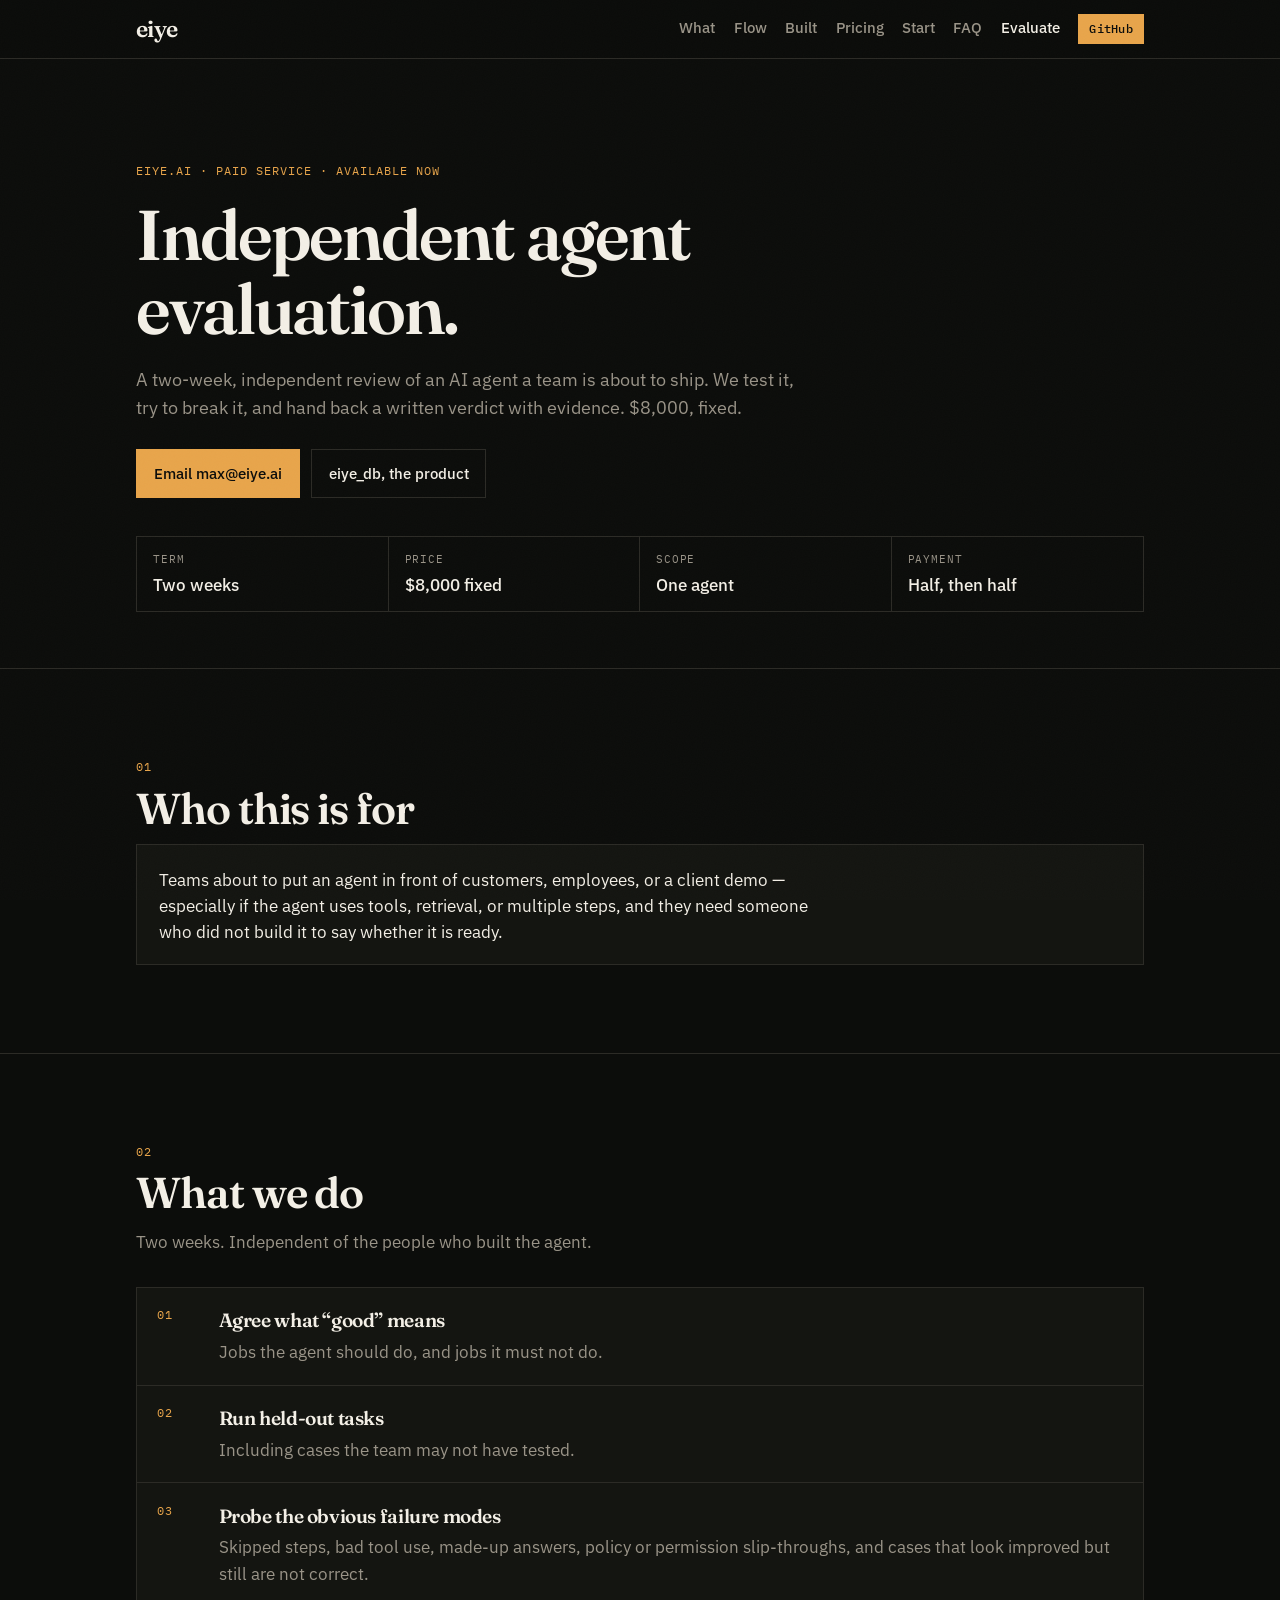
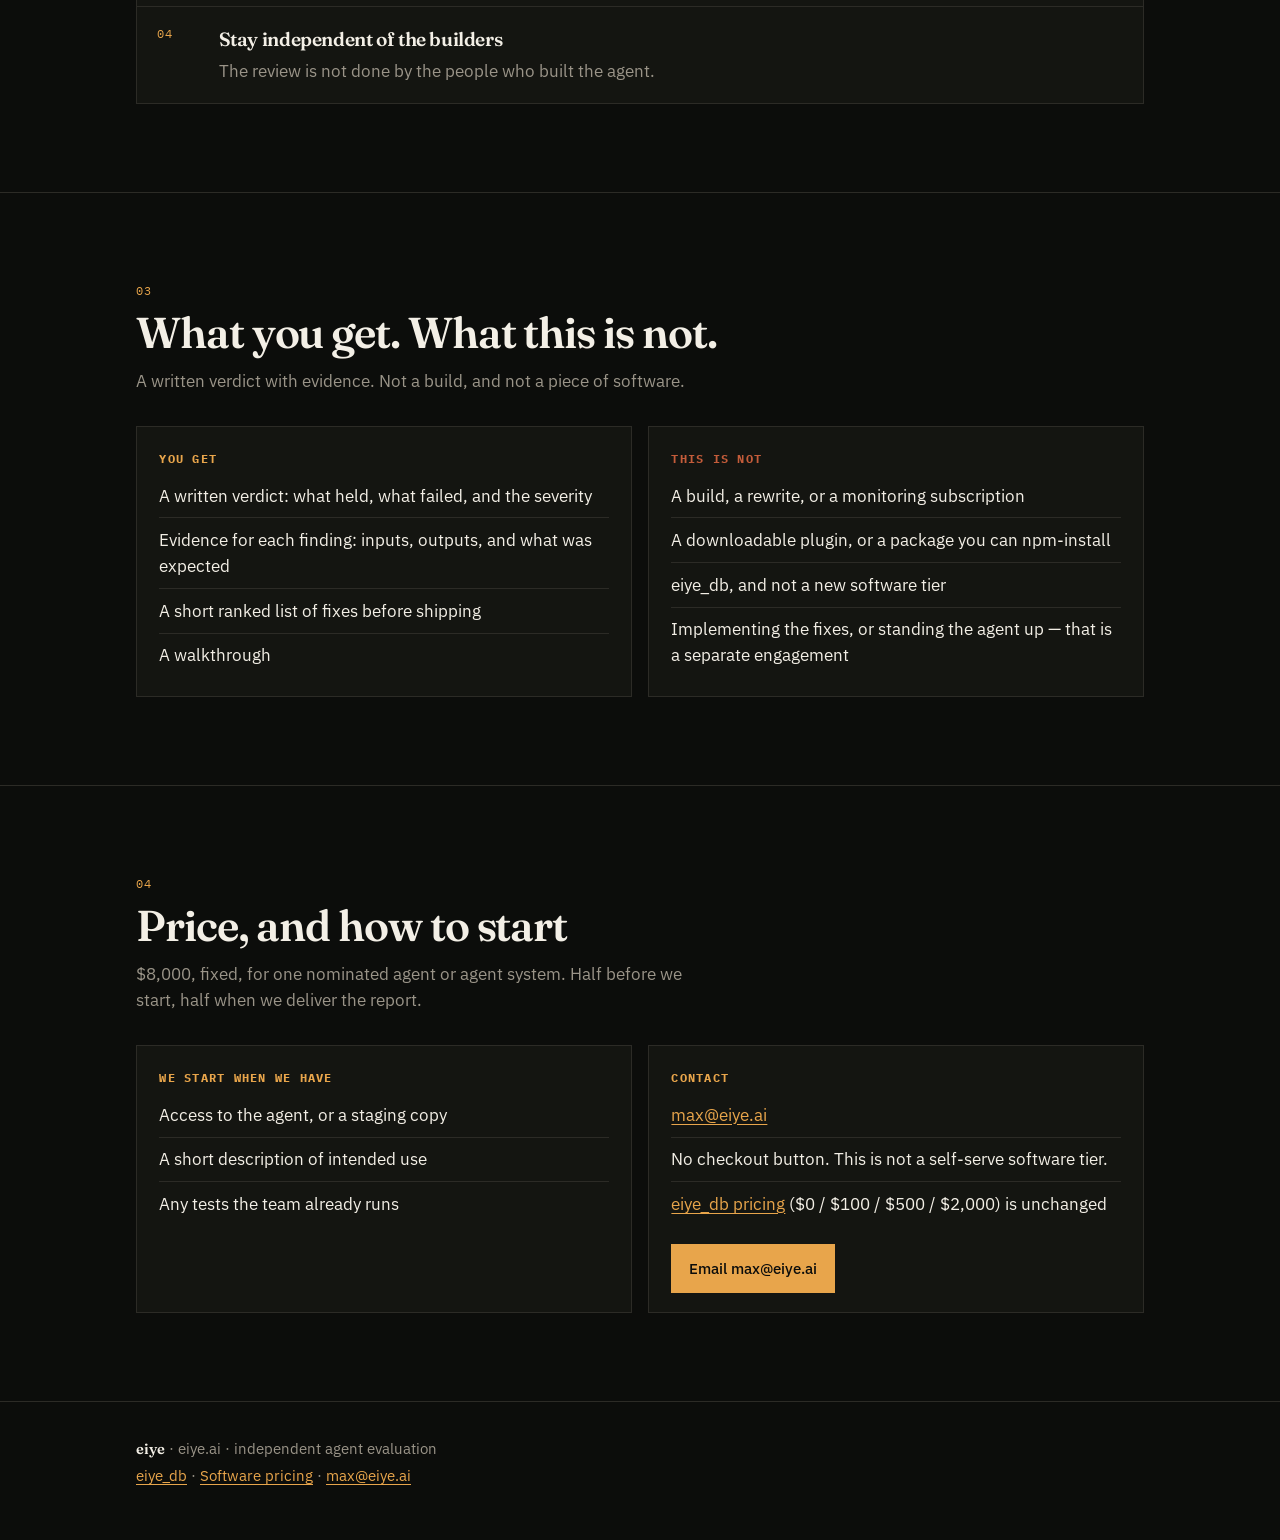
==== docs/evaluation/index.html @ 1fc8d462 "Add the independent agent evaluation offer to the public site Keep the eiye_db page as the product f" ====
<!DOCTYPE html>
<html lang="en">
<head>
  <meta charset="utf-8">
  <meta name="viewport" content="width=device-width, initial-scale=1">
  <title>Independent agent evaluation — eiye</title>
  <meta name="description" content="A two-week, independent review of an AI agent a team is about to ship. Written verdict with evidence. $8,000, fixed. Email max@eiye.ai.">
  <link rel="preconnect" href="https://fonts.googleapis.com">
  <link rel="preconnect" href="https://fonts.gstatic.com" crossorigin>
  <link href="https://fonts.googleapis.com/css2?family=Fraunces:opsz,wght@9..144,500;9..144,600;9..144,700&family=IBM+Plex+Mono:wght@400;500&family=IBM+Plex+Sans:ital,wght@0,400;0,500;0,600;1,400&display=swap" rel="stylesheet">
  <link rel="stylesheet" href="../styles.css">
</head>
<body>
  <a class="skip" href="#main">Skip to content</a>

  <header class="site-header">
    <div class="wrap header-inner">
      <a class="mark" href="../index.html">eiye</a>
      <button class="nav-toggle" type="button" aria-expanded="false" aria-controls="site-nav" aria-label="Open menu">
        <span></span><span></span>
      </button>
      <nav id="site-nav" class="nav" aria-label="Primary">
        <a href="../index.html#what">What</a>
        <a href="../index.html#flow">Flow</a>
        <a href="../index.html#built">Built</a>
        <a href="../index.html#pricing">Pricing</a>
        <a href="../index.html#start">Start</a>
        <a href="../index.html#faq">FAQ</a>
        <a href="./" aria-current="page">Evaluate</a>
        <a class="nav-github" href="https://github.com/eiye-ai/eiye-db">GitHub</a>
      </nav>
    </div>
  </header>

  <main id="main">
    <section class="hero" id="top">
      <div class="wrap">
        <p class="kicker">eiye.ai · paid service · available now</p>
        <h1>Independent agent evaluation.</h1>
        <p class="lede">A two-week, independent review of an AI agent a team is about to ship. We test it, try to break it, and hand back a written verdict with evidence. $8,000, fixed.</p>
        <div class="cta-row">
          <a class="btn btn-primary" data-mailto="evaluation" href="mailto:max@eiye.ai?subject=Independent%20agent%20evaluation">Email max@eiye.ai</a>
          <a class="btn btn-ghost" href="../index.html">eiye_db, the product</a>
        </div>
        <dl class="spec-strip" aria-label="Engagement facts">
          <div><dt>Term</dt><dd>Two weeks</dd></div>
          <div><dt>Price</dt><dd>$8,000 fixed</dd></div>
          <div><dt>Scope</dt><dd>One agent</dd></div>
          <div><dt>Payment</dt><dd>Half, then half</dd></div>
        </dl>
      </div>
    </section>

    <section class="section" id="who">
      <div class="wrap">
        <p class="section-n">01</p>
        <h2>Who this is for</h2>
        <article class="panel">
          <p class="prose">Teams about to put an agent in front of customers, employees, or a client demo — especially if the agent uses tools, retrieval, or multiple steps, and they need someone who did not build it to say whether it is ready.</p>
        </article>
      </div>
    </section>

    <section class="section" id="work">
      <div class="wrap">
        <p class="section-n">02</p>
        <h2>What we do</h2>
        <p class="section-lead">Two weeks. Independent of the people who built the agent.</p>
        <ol class="steps">
          <li>
            <span class="flow-n">01</span>
            <div>
              <strong>Agree what “good” means</strong>
              <p>Jobs the agent should do, and jobs it must not do.</p>
            </div>
          </li>
          <li>
            <span class="flow-n">02</span>
            <div>
              <strong>Run held-out tasks</strong>
              <p>Including cases the team may not have tested.</p>
            </div>
          </li>
          <li>
            <span class="flow-n">03</span>
            <div>
              <strong>Probe the obvious failure modes</strong>
              <p>Skipped steps, bad tool use, made-up answers, policy or permission slip-throughs, and cases that look improved but still are not correct.</p>
            </div>
          </li>
          <li>
            <span class="flow-n">04</span>
            <div>
              <strong>Stay independent of the builders</strong>
              <p>The review is not done by the people who built the agent.</p>
            </div>
          </li>
        </ol>
      </div>
    </section>

    <section class="section" id="deliver">
      <div class="wrap">
        <p class="section-n">03</p>
        <h2>What you get. What this is not.</h2>
        <p class="section-lead">A written verdict with evidence. Not a build, and not a piece of software.</p>
        <div class="split">
          <article class="panel">
            <h3>You get</h3>
            <ul>
              <li>A written verdict: what held, what failed, and the severity</li>
              <li>Evidence for each finding: inputs, outputs, and what was expected</li>
              <li>A short ranked list of fixes before shipping</li>
              <li>A walkthrough</li>
            </ul>
          </article>
          <article class="panel is-not">
            <h3>This is not</h3>
            <ul>
              <li>A build, a rewrite, or a monitoring subscription</li>
              <li>A downloadable plugin, or a package you can npm-install</li>
              <li>eiye_db, and not a new software tier</li>
              <li>Implementing the fixes, or standing the agent up — that is a separate engagement</li>
            </ul>
          </article>
        </div>
      </div>
    </section>

    <section class="section" id="price">
      <div class="wrap">
        <p class="section-n">04</p>
        <h2>Price, and how to start</h2>
        <p class="section-lead">$8,000, fixed, for one nominated agent or agent system. Half before we start, half when we deliver the report.</p>
        <div class="split">
          <article class="panel">
            <h3>We start when we have</h3>
            <ul>
              <li>Access to the agent, or a staging copy</li>
              <li>A short description of intended use</li>
              <li>Any tests the team already runs</li>
            </ul>
          </article>
          <article class="panel">
            <h3>Contact</h3>
            <ul>
              <li><a data-mailto="evaluation" href="mailto:max@eiye.ai?subject=Independent%20agent%20evaluation">max@eiye.ai</a></li>
              <li>No checkout button. This is not a self-serve software tier.</li>
              <li><a href="../index.html#pricing">eiye_db pricing</a> ($0 / $100 / $500 / $2,000) is unchanged</li>
            </ul>
            <div class="cta-row">
              <a class="btn btn-primary" data-mailto="evaluation" href="mailto:max@eiye.ai?subject=Independent%20agent%20evaluation">Email max@eiye.ai</a>
            </div>
          </article>
        </div>
      </div>
    </section>
  </main>

  <footer class="site-footer">
    <div class="wrap footer-inner">
      <p><strong>eiye</strong> · eiye.ai · independent agent evaluation</p>
      <p>
        <a href="../index.html">eiye_db</a>
        · <a href="../index.html#pricing">Software pricing</a>
        · <a data-mailto="evaluation" href="mailto:max@eiye.ai?subject=Independent%20agent%20evaluation">max@eiye.ai</a>
      </p>
    </div>
  </footer>

  <script src="../site.js"></script>
</body>
</html>
---- docs/styles.css ----
/* eiye — dark ink, one amber accent, editorial type */
:root {
  --bg: #0c0d0b;
  --bg-2: #141511;
  --ink: #f3efe6;
  --muted: #9a9488;
  --line: #2c2b26;
  --amber: #e8a54b;
  --amber-dim: #b57d2e;
  --danger: #c45c3a;
  --mono: "IBM Plex Mono", ui-monospace, monospace;
  --sans: "IBM Plex Sans", system-ui, sans-serif;
  --serif: "Fraunces", "Times New Roman", serif;
  --wrap: 1080px;
  --gutter: clamp(1.1rem, 4vw, 2.25rem);
}

*, *::before, *::after { box-sizing: border-box; }
html { scroll-behavior: smooth; }
@media (prefers-reduced-motion: reduce) {
  html { scroll-behavior: auto; }
  * { transition: none !important; }
}

body {
  margin: 0;
  background: var(--bg);
  color: var(--ink);
  font-family: var(--sans);
  font-size: 1.05rem;
  line-height: 1.55;
  -webkit-font-smoothing: antialiased;
}

body::before {
  content: "";
  position: fixed;
  inset: 0;
  pointer-events: none;
  z-index: 50;
  opacity: 0.035;
  background-image: url("data:image/svg+xml,%3Csvg xmlns='http://www.w3.org/2000/svg' width='140' height='140'%3E%3Cfilter id='n'%3E%3CfeTurbulence type='fractalNoise' baseFrequency='.85' numOctaves='2' stitchTiles='stitch'/%3E%3C/filter%3E%3Crect width='140' height='140' filter='url(%23n)' opacity='.55'/%3E%3C/svg%3E");
}

.skip {
  position: absolute;
  left: -999px;
  top: 0;
  background: var(--amber);
  color: var(--bg);
  padding: 0.5rem 0.8rem;
  z-index: 100;
}
.skip:focus { left: var(--gutter); }

.wrap {
  width: min(var(--wrap), 100%);
  margin-inline: auto;
  padding-inline: var(--gutter);
}

a { color: var(--amber); text-underline-offset: 0.18em; }
a:hover { color: #f3c47a; }
code {
  font-family: var(--mono);
  font-size: 0.86em;
  color: var(--amber);
}

.site-header {
  position: sticky;
  top: 0;
  z-index: 40;
  background: color-mix(in srgb, var(--bg) 88%, transparent);
  border-bottom: 1px solid var(--line);
  backdrop-filter: blur(10px);
}
.header-inner {
  display: flex;
  align-items: center;
  justify-content: space-between;
  min-height: 3.6rem;
  gap: 1rem;
}
.mark {
  font-family: var(--serif);
  font-optical-sizing: auto;
  font-weight: 600;
  font-size: 1.45rem;
  color: var(--ink);
  text-decoration: none;
  letter-spacing: -0.03em;
}
.mark:hover { color: var(--amber); }

.nav {
  display: flex;
  align-items: center;
  gap: 1.15rem;
}
.nav a {
  color: var(--muted);
  text-decoration: none;
  font-size: 0.92rem;
  font-weight: 500;
}
.nav a:hover,
.nav a[aria-current="page"] { color: var(--ink); }
.nav-github {
  color: var(--bg) !important;
  background: var(--amber);
  padding: 0.32rem 0.7rem;
  font-family: var(--mono);
  font-size: 0.78rem !important;
  letter-spacing: 0.02em;
}
.nav-github:hover { background: #f3c47a; color: var(--bg) !important; }

.nav-toggle {
  display: none;
  width: 2.4rem;
  height: 2.4rem;
  border: 1px solid var(--line);
  background: transparent;
  cursor: pointer;
  padding: 0.55rem;
}
.nav-toggle span {
  display: block;
  height: 1px;
  background: var(--ink);
  margin: 6px 0;
}

.hero {
  padding: clamp(3rem, 8vw, 6.5rem) 0 3.5rem;
  border-bottom: 1px solid var(--line);
}
.kicker {
  font-family: var(--mono);
  font-size: 0.78rem;
  letter-spacing: 0.08em;
  text-transform: uppercase;
  color: var(--amber);
  margin: 0 0 1.1rem;
}
.hero h1 {
  font-family: var(--serif);
  font-optical-sizing: auto;
  font-weight: 600;
  font-size: clamp(2.35rem, 7vw, 4.4rem);
  line-height: 1.05;
  letter-spacing: -0.03em;
  margin: 0 0 1.25rem;
  max-width: 16ch;
}
.lede {
  max-width: 62ch;
  color: var(--muted);
  font-size: 1.12rem;
  margin: 0 0 1.75rem;
}
.cta-row {
  display: flex;
  flex-wrap: wrap;
  gap: 0.7rem;
  margin-bottom: 2.4rem;
}
.btn {
  display: inline-flex;
  align-items: center;
  text-decoration: none;
  font-weight: 500;
  font-size: 0.95rem;
  padding: 0.72rem 1.05rem;
  border: 1px solid transparent;
}
.btn-primary {
  background: var(--amber);
  color: var(--bg);
}
.btn-primary:hover { background: #f3c47a; color: var(--bg); }
.btn-ghost {
  border-color: var(--line);
  color: var(--ink);
  background: transparent;
}
.btn-ghost:hover { border-color: var(--amber); color: var(--amber); }
.btn-compact {
  padding: 0.38rem 0.7rem;
  font-size: 0.78rem;
  font-family: var(--mono);
  letter-spacing: 0.02em;
  white-space: nowrap;
}

.spec-strip {
  display: grid;
  grid-template-columns: repeat(4, minmax(0, 1fr));
  gap: 0;
  border: 1px solid var(--line);
  margin: 0;
}
.spec-strip div {
  padding: 0.85rem 1rem;
  border-right: 1px solid var(--line);
}
.spec-strip div:last-child { border-right: 0; }
.spec-strip dt {
  font-family: var(--mono);
  font-size: 0.68rem;
  letter-spacing: 0.08em;
  text-transform: uppercase;
  color: var(--muted);
  margin: 0 0 0.25rem;
}
.spec-strip dd {
  margin: 0;
  font-weight: 500;
}

.section {
  padding: clamp(3rem, 7vw, 5.5rem) 0;
  border-bottom: 1px solid var(--line);
}
.section-n {
  font-family: var(--mono);
  color: var(--amber);
  font-size: 0.78rem;
  letter-spacing: 0.12em;
  margin: 0 0 0.5rem;
}
.section h2 {
  font-family: var(--serif);
  font-optical-sizing: auto;
  font-weight: 600;
  font-size: clamp(1.8rem, 4vw, 2.7rem);
  letter-spacing: -0.025em;
  margin: 0 0 0.7rem;
  line-height: 1.12;
}
.section-lead {
  max-width: 58ch;
  color: var(--muted);
  margin: 0 0 2rem;
}

.split {
  display: grid;
  grid-template-columns: 1fr 1fr;
  gap: 1rem;
}
.split-uneven { grid-template-columns: 1.35fr 0.85fr; }
.panel {
  background: var(--bg-2);
  border: 1px solid var(--line);
  padding: 1.35rem 1.4rem 1.2rem;
}
.panel h3 {
  font-family: var(--mono);
  font-size: 0.78rem;
  letter-spacing: 0.1em;
  text-transform: uppercase;
  margin: 0 0 0.9rem;
  color: var(--amber);
}
.panel.is-not h3 { color: var(--danger); }
.panel ul {
  margin: 0;
  padding: 0;
  list-style: none;
}
.panel li {
  padding: 0.55rem 0;
  border-top: 1px solid var(--line);
  color: var(--ink);
}
.panel li:first-child { border-top: 0; padding-top: 0; }
.quiet { color: var(--muted); font-size: 0.95rem; }
.dim { opacity: 0.95; }

.spec-list li {
  display: grid;
  grid-template-columns: 7.2rem 1fr;
  gap: 0.75rem;
}
.spec-list span {
  font-family: var(--mono);
  font-size: 0.75rem;
  color: var(--muted);
  letter-spacing: 0.04em;
  text-transform: uppercase;
  padding-top: 0.15rem;
}

.flow {
  list-style: none;
  margin: 0;
  padding: 0;
  display: grid;
  grid-template-columns: repeat(5, minmax(0, 1fr));
  gap: 0;
  border: 1px solid var(--line);
  background: var(--bg-2);
}
.flow li {
  position: relative;
  padding: 1.2rem 1.1rem 1.3rem;
  border-right: 1px solid var(--line);
  display: flex;
  flex-direction: column;
  gap: 0.35rem;
  min-height: 11.5rem;
}
.flow li:last-child { border-right: 0; }
.flow li:not(:last-child)::after {
  content: "\2192";
  position: absolute;
  right: -0.45em;
  top: 1.15rem;
  color: var(--amber);
  font-size: 0.95rem;
  background: var(--bg-2);
  z-index: 1;
  padding: 0 0.1em;
}
.flow-n {
  font-family: var(--mono);
  font-size: 0.72rem;
  color: var(--amber);
  letter-spacing: 0.08em;
}
.flow strong {
  font-family: var(--serif);
  font-size: 1.15rem;
  font-weight: 600;
  letter-spacing: -0.02em;
}
.flow span:last-child {
  color: var(--muted);
  font-size: 0.92rem;
}
.flow-note {
  font-family: var(--mono);
  font-size: 0.78rem;
  color: var(--muted);
  margin: 1rem 0 0;
}

.table-wrap { overflow-x: auto; border: 1px solid var(--line); }
.pricing {
  width: 100%;
  border-collapse: collapse;
  font-size: 0.98rem;
}
.pricing th, .pricing td {
  text-align: left;
  padding: 0.85rem 1rem;
  border-bottom: 1px solid var(--line);
  vertical-align: middle;
}
.pricing thead th {
  font-family: var(--mono);
  font-size: 0.72rem;
  letter-spacing: 0.08em;
  text-transform: uppercase;
  color: var(--muted);
  font-weight: 500;
  background: var(--bg-2);
}
.pricing tbody th {
  font-weight: 600;
}
.pricing tbody tr:last-child th,
.pricing tbody tr:last-child td { border-bottom: 0; }
.pricing tbody tr:hover { background: #121310; }
.pricing code {
  font-size: 0.95rem;
  color: var(--ink);
}
.pricing .btn { text-decoration: none; }
.pricing-note { margin-top: 1.1rem; color: var(--muted); }

.code {
  background: var(--bg-2);
  border: 1px solid var(--line);
  border-left: 3px solid var(--amber);
  padding: 1.05rem 1.15rem;
  overflow-x: auto;
  font-family: var(--mono);
  font-size: 0.82rem;
  line-height: 1.55;
  color: #ddd6c8;
}
.code code { color: inherit; font-size: inherit; }

.faq details {
  border-top: 1px solid var(--line);
}
.faq details:last-child { border-bottom: 1px solid var(--line); }
.faq summary {
  cursor: pointer;
  list-style: none;
  padding: 1.05rem 0;
  font-weight: 600;
  font-size: 1.05rem;
}
.faq summary::-webkit-details-marker { display: none; }
.faq summary::after {
  content: "+";
  float: right;
  font-family: var(--mono);
  color: var(--amber);
  font-weight: 400;
}
.faq details[open] summary::after { content: "\2013"; }
.faq details p {
  margin: 0 0 1.15rem;
  color: var(--muted);
  max-width: 62ch;
}

.site-footer {
  padding: 2rem 0 3rem;
  color: var(--muted);
  font-size: 0.92rem;
}
.footer-inner p { margin: 0.25rem 0; }
.footer-inner strong { color: var(--ink); font-family: var(--serif); font-weight: 600; }

.steps {
  list-style: none;
  margin: 0;
  padding: 0;
  border: 1px solid var(--line);
  background: var(--bg-2);
}
.steps li {
  display: grid;
  grid-template-columns: 3rem 1fr;
  gap: 0.35rem 0.85rem;
  padding: 1.15rem 1.25rem 1.2rem;
  border-bottom: 1px solid var(--line);
}
.steps li:last-child { border-bottom: 0; }
.steps strong {
  display: block;
  font-family: var(--serif);
  font-weight: 600;
  font-size: 1.2rem;
  letter-spacing: -0.02em;
  margin-bottom: 0.2rem;
}
.steps p { margin: 0; color: var(--muted); }
.panel .cta-row { margin: 1.15rem 0 0; }
.panel .prose { margin: 0; max-width: 68ch; }

.offer-band {
  padding: clamp(2.6rem, 6vw, 4.2rem) 0;
  background: var(--bg-2);
  border-bottom: 1px solid var(--line);
}
.offer-band-inner {
  display: grid;
  grid-template-columns: minmax(0, 1fr) auto;
  gap: 1.5rem 2.5rem;
  align-items: end;
}
.offer-band .kicker { margin-bottom: 0.55rem; }
.offer-band h2 {
  font-family: var(--serif);
  font-optical-sizing: auto;
  font-weight: 600;
  font-size: clamp(1.7rem, 3.5vw, 2.35rem);
  letter-spacing: -0.025em;
  line-height: 1.12;
  margin: 0 0 0.65rem;
}
.offer-band p:not(.kicker) { margin: 0; max-width: 62ch; color: var(--muted); }
.offer-band .cta-row { margin: 0; }

@media (max-width: 760px) {
  .offer-band-inner { grid-template-columns: 1fr; align-items: start; }
}

@media (max-width: 900px) {
  .spec-strip { grid-template-columns: 1fr 1fr; }
  .spec-strip div:nth-child(odd) { border-right: 1px solid var(--line); }
  .spec-strip div:nth-child(1),
  .spec-strip div:nth-child(2) { border-bottom: 1px solid var(--line); }
  .spec-strip div:nth-child(2),
  .spec-strip div:nth-child(4) { border-right: 0; }
  .split, .split-uneven { grid-template-columns: 1fr; }
  .flow { grid-template-columns: 1fr; }
  .flow li {
    min-height: 0;
    border-right: 0;
    border-bottom: 1px solid var(--line);
    padding-left: 1.2rem;
  }
  .flow li:last-child { border-bottom: 0; }
  .flow li:not(:last-child)::after {
    content: "\2193";
    right: auto;
    left: 50%;
    top: auto;
    bottom: -0.65em;
    transform: translateX(-50%);
  }
  .spec-list li { grid-template-columns: 1fr; gap: 0.2rem; }
}

@media (max-width: 760px) {
  .nav-toggle { display: block; }
  .nav {
    display: none;
    position: absolute;
    left: 0;
    right: 0;
    top: 3.6rem;
    flex-direction: column;
    align-items: stretch;
    gap: 0;
    background: var(--bg);
    border-bottom: 1px solid var(--line);
    padding: 0.4rem 0 0.8rem;
  }
  .site-header.open .nav { display: flex; }
  .nav a {
    padding: 0.7rem var(--gutter);
  }
  .nav-github {
    margin: 0.4rem var(--gutter);
    text-align: center;
    justify-content: center;
    display: inline-flex;
    width: calc(100% - 2 * var(--gutter));
  }
  .hero h1 { max-width: none; }
}
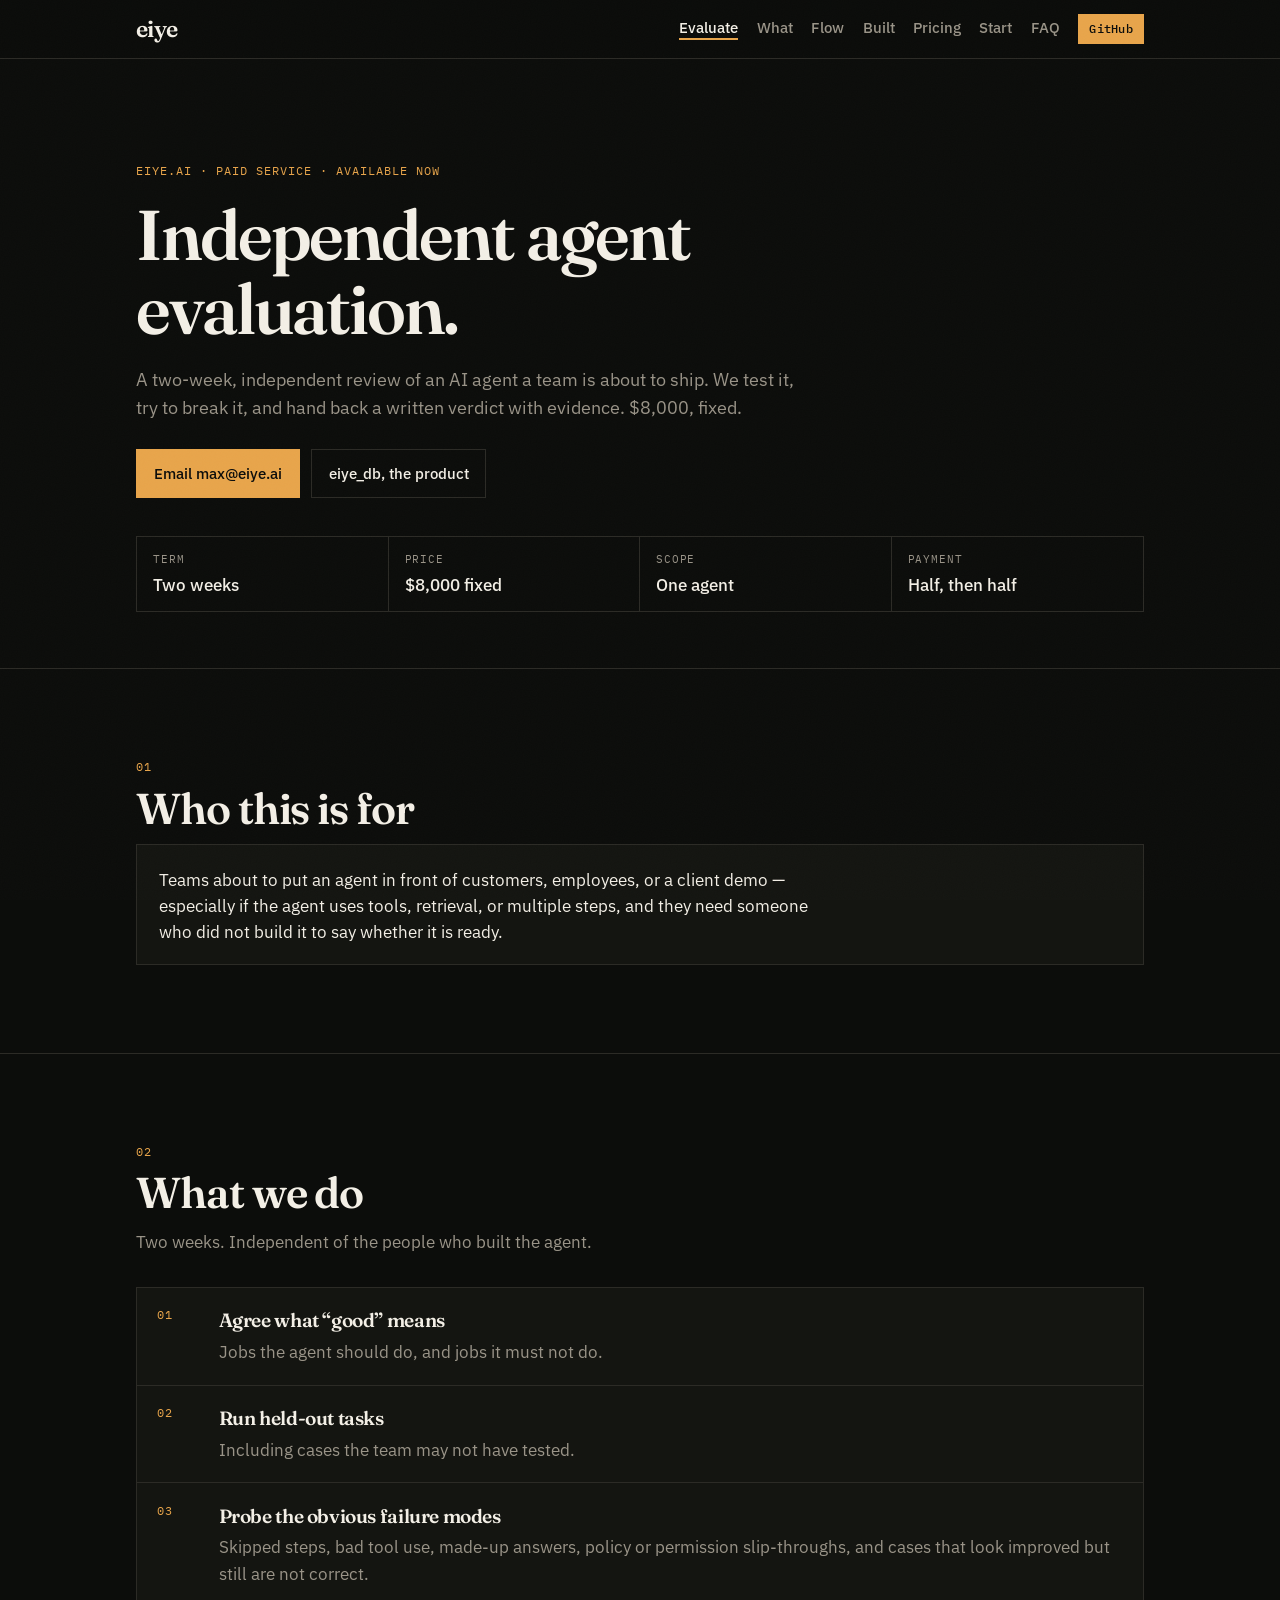
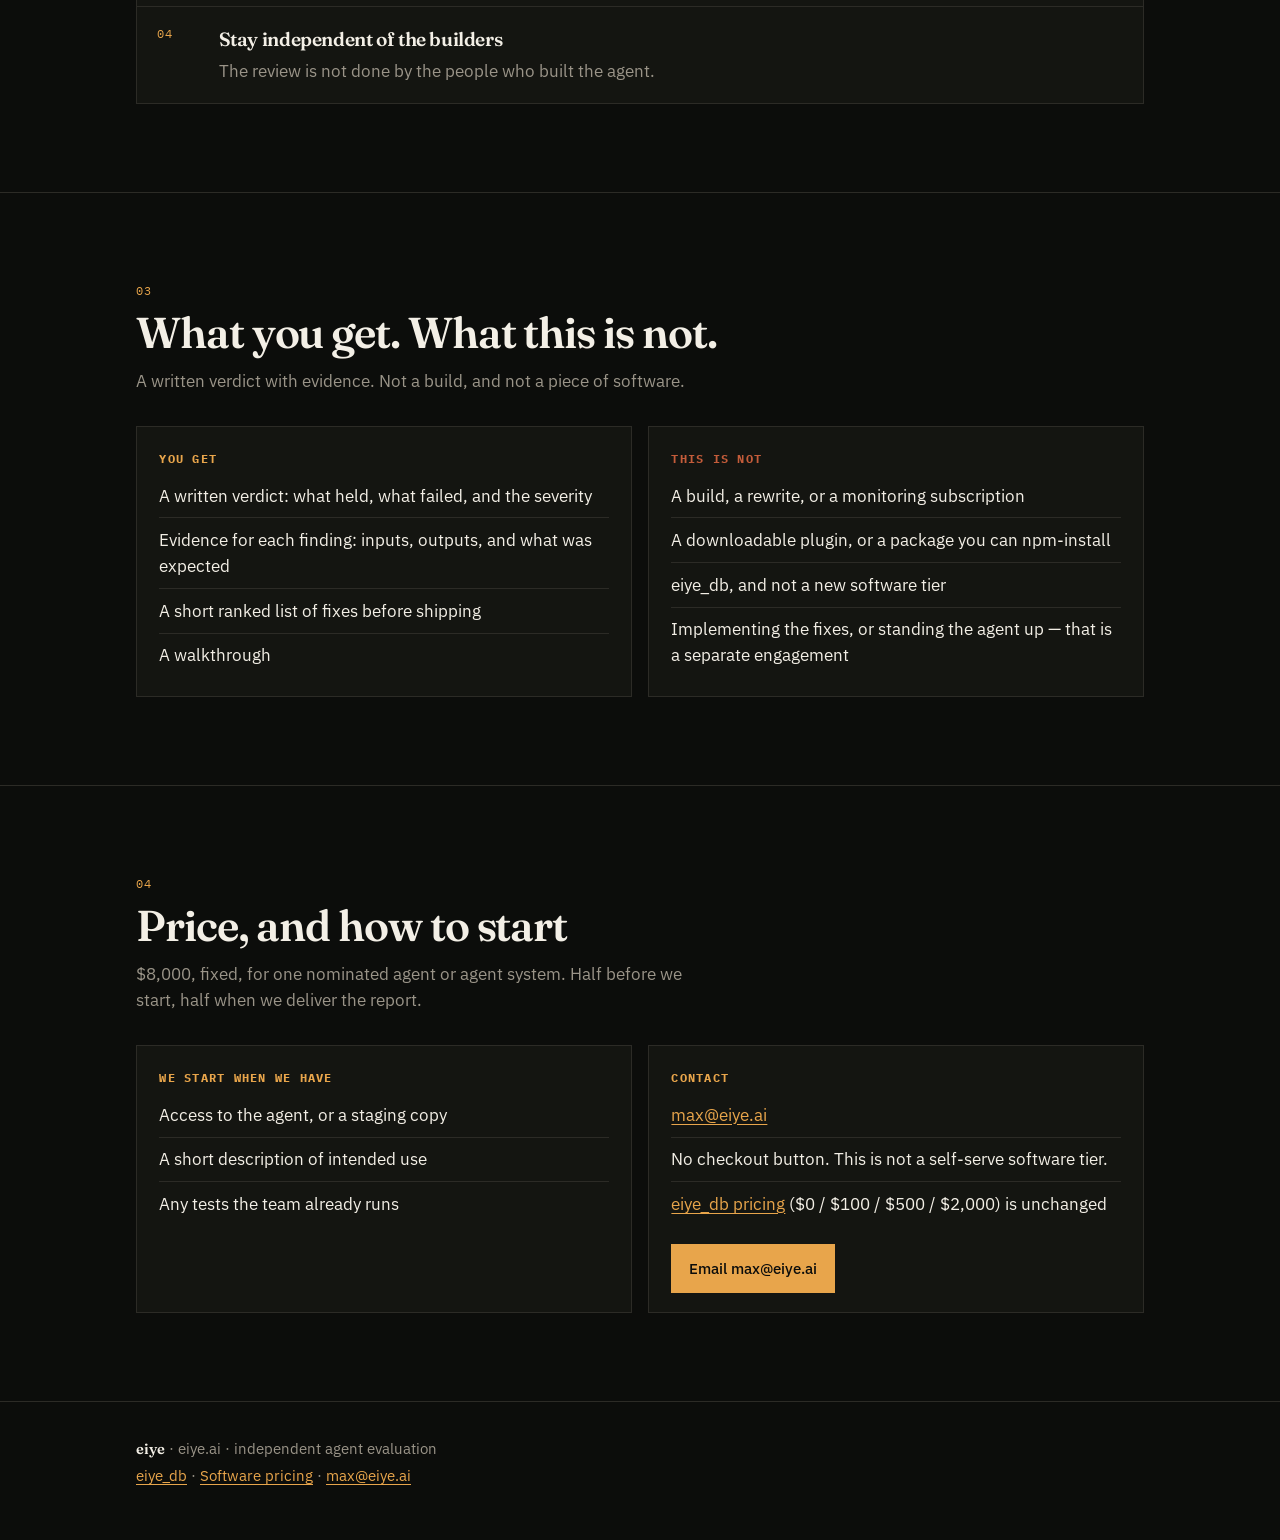
==== commit 0f2b71b7: "Make independent agent evaluation the eiye.ai landing page Serve the evaluation offer at the site ro" ====
--- a/docs/evaluation/index.html
+++ b/docs/evaluation/index.html
@@ -4,170 +4,15 @@
   <meta charset="utf-8">
   <meta name="viewport" content="width=device-width, initial-scale=1">
   <title>Independent agent evaluation — eiye</title>
-  <meta name="description" content="A two-week, independent review of an AI agent a team is about to ship. Written verdict with evidence. $8,000, fixed. Email max@eiye.ai.">
-  <link rel="preconnect" href="https://fonts.googleapis.com">
-  <link rel="preconnect" href="https://fonts.gstatic.com" crossorigin>
-  <link href="https://fonts.googleapis.com/css2?family=Fraunces:opsz,wght@9..144,500;9..144,600;9..144,700&family=IBM+Plex+Mono:wght@400;500&family=IBM+Plex+Sans:ital,wght@0,400;0,500;0,600;1,400&display=swap" rel="stylesheet">
-  <link rel="stylesheet" href="../styles.css">
+  <link rel="canonical" href="https://eiye.ai/">
+  <meta http-equiv="refresh" content="0; url=../">
+  <script>location.replace("../" + location.search + location.hash);</script>
+  <style>
+    body { margin: 1.4rem; background: #0c0d0b; color: #f3efe6; font-family: "IBM Plex Sans", system-ui, sans-serif; }
+    a { color: #e8a54b; }
+  </style>
 </head>
 <body>
-  <a class="skip" href="#main">Skip to content</a>
-
-  <header class="site-header">
-    <div class="wrap header-inner">
-      <a class="mark" href="../index.html">eiye</a>
-      <button class="nav-toggle" type="button" aria-expanded="false" aria-controls="site-nav" aria-label="Open menu">
-        <span></span><span></span>
-      </button>
-      <nav id="site-nav" class="nav" aria-label="Primary">
-        <a href="../index.html#what">What</a>
-        <a href="../index.html#flow">Flow</a>
-        <a href="../index.html#built">Built</a>
-        <a href="../index.html#pricing">Pricing</a>
-        <a href="../index.html#start">Start</a>
-        <a href="../index.html#faq">FAQ</a>
-        <a href="./" aria-current="page">Evaluate</a>
-        <a class="nav-github" href="https://github.com/eiye-ai/eiye-db">GitHub</a>
-      </nav>
-    </div>
-  </header>
-
-  <main id="main">
-    <section class="hero" id="top">
-      <div class="wrap">
-        <p class="kicker">eiye.ai · paid service · available now</p>
-        <h1>Independent agent evaluation.</h1>
-        <p class="lede">A two-week, independent review of an AI agent a team is about to ship. We test it, try to break it, and hand back a written verdict with evidence. $8,000, fixed.</p>
-        <div class="cta-row">
-          <a class="btn btn-primary" data-mailto="evaluation" href="mailto:max@eiye.ai?subject=Independent%20agent%20evaluation">Email max@eiye.ai</a>
-          <a class="btn btn-ghost" href="../index.html">eiye_db, the product</a>
-        </div>
-        <dl class="spec-strip" aria-label="Engagement facts">
-          <div><dt>Term</dt><dd>Two weeks</dd></div>
-          <div><dt>Price</dt><dd>$8,000 fixed</dd></div>
-          <div><dt>Scope</dt><dd>One agent</dd></div>
-          <div><dt>Payment</dt><dd>Half, then half</dd></div>
-        </dl>
-      </div>
-    </section>
-
-    <section class="section" id="who">
-      <div class="wrap">
-        <p class="section-n">01</p>
-        <h2>Who this is for</h2>
-        <article class="panel">
-          <p class="prose">Teams about to put an agent in front of customers, employees, or a client demo — especially if the agent uses tools, retrieval, or multiple steps, and they need someone who did not build it to say whether it is ready.</p>
-        </article>
-      </div>
-    </section>
-
-    <section class="section" id="work">
-      <div class="wrap">
-        <p class="section-n">02</p>
-        <h2>What we do</h2>
-        <p class="section-lead">Two weeks. Independent of the people who built the agent.</p>
-        <ol class="steps">
-          <li>
-            <span class="flow-n">01</span>
-            <div>
-              <strong>Agree what “good” means</strong>
-              <p>Jobs the agent should do, and jobs it must not do.</p>
-            </div>
-          </li>
-          <li>
-            <span class="flow-n">02</span>
-            <div>
-              <strong>Run held-out tasks</strong>
-              <p>Including cases the team may not have tested.</p>
-            </div>
-          </li>
-          <li>
-            <span class="flow-n">03</span>
-            <div>
-              <strong>Probe the obvious failure modes</strong>
-              <p>Skipped steps, bad tool use, made-up answers, policy or permission slip-throughs, and cases that look improved but still are not correct.</p>
-            </div>
-          </li>
-          <li>
-            <span class="flow-n">04</span>
-            <div>
-              <strong>Stay independent of the builders</strong>
-              <p>The review is not done by the people who built the agent.</p>
-            </div>
-          </li>
-        </ol>
-      </div>
-    </section>
-
-    <section class="section" id="deliver">
-      <div class="wrap">
-        <p class="section-n">03</p>
-        <h2>What you get. What this is not.</h2>
-        <p class="section-lead">A written verdict with evidence. Not a build, and not a piece of software.</p>
-        <div class="split">
-          <article class="panel">
-            <h3>You get</h3>
-            <ul>
-              <li>A written verdict: what held, what failed, and the severity</li>
-              <li>Evidence for each finding: inputs, outputs, and what was expected</li>
-              <li>A short ranked list of fixes before shipping</li>
-              <li>A walkthrough</li>
-            </ul>
-          </article>
-          <article class="panel is-not">
-            <h3>This is not</h3>
-            <ul>
-              <li>A build, a rewrite, or a monitoring subscription</li>
-              <li>A downloadable plugin, or a package you can npm-install</li>
-              <li>eiye_db, and not a new software tier</li>
-              <li>Implementing the fixes, or standing the agent up — that is a separate engagement</li>
-            </ul>
-          </article>
-        </div>
-      </div>
-    </section>
-
-    <section class="section" id="price">
-      <div class="wrap">
-        <p class="section-n">04</p>
-        <h2>Price, and how to start</h2>
-        <p class="section-lead">$8,000, fixed, for one nominated agent or agent system. Half before we start, half when we deliver the report.</p>
-        <div class="split">
-          <article class="panel">
-            <h3>We start when we have</h3>
-            <ul>
-              <li>Access to the agent, or a staging copy</li>
-              <li>A short description of intended use</li>
-              <li>Any tests the team already runs</li>
-            </ul>
-          </article>
-          <article class="panel">
-            <h3>Contact</h3>
-            <ul>
-              <li><a data-mailto="evaluation" href="mailto:max@eiye.ai?subject=Independent%20agent%20evaluation">max@eiye.ai</a></li>
-              <li>No checkout button. This is not a self-serve software tier.</li>
-              <li><a href="../index.html#pricing">eiye_db pricing</a> ($0 / $100 / $500 / $2,000) is unchanged</li>
-            </ul>
-            <div class="cta-row">
-              <a class="btn btn-primary" data-mailto="evaluation" href="mailto:max@eiye.ai?subject=Independent%20agent%20evaluation">Email max@eiye.ai</a>
-            </div>
-          </article>
-        </div>
-      </div>
-    </section>
-  </main>
-
-  <footer class="site-footer">
-    <div class="wrap footer-inner">
-      <p><strong>eiye</strong> · eiye.ai · independent agent evaluation</p>
-      <p>
-        <a href="../index.html">eiye_db</a>
-        · <a href="../index.html#pricing">Software pricing</a>
-        · <a data-mailto="evaluation" href="mailto:max@eiye.ai?subject=Independent%20agent%20evaluation">max@eiye.ai</a>
-      </p>
-    </div>
-  </footer>
-
-  <script src="../site.js"></script>
+  <p><a href="../">Independent agent evaluation</a></p>
 </body>
 </html>
